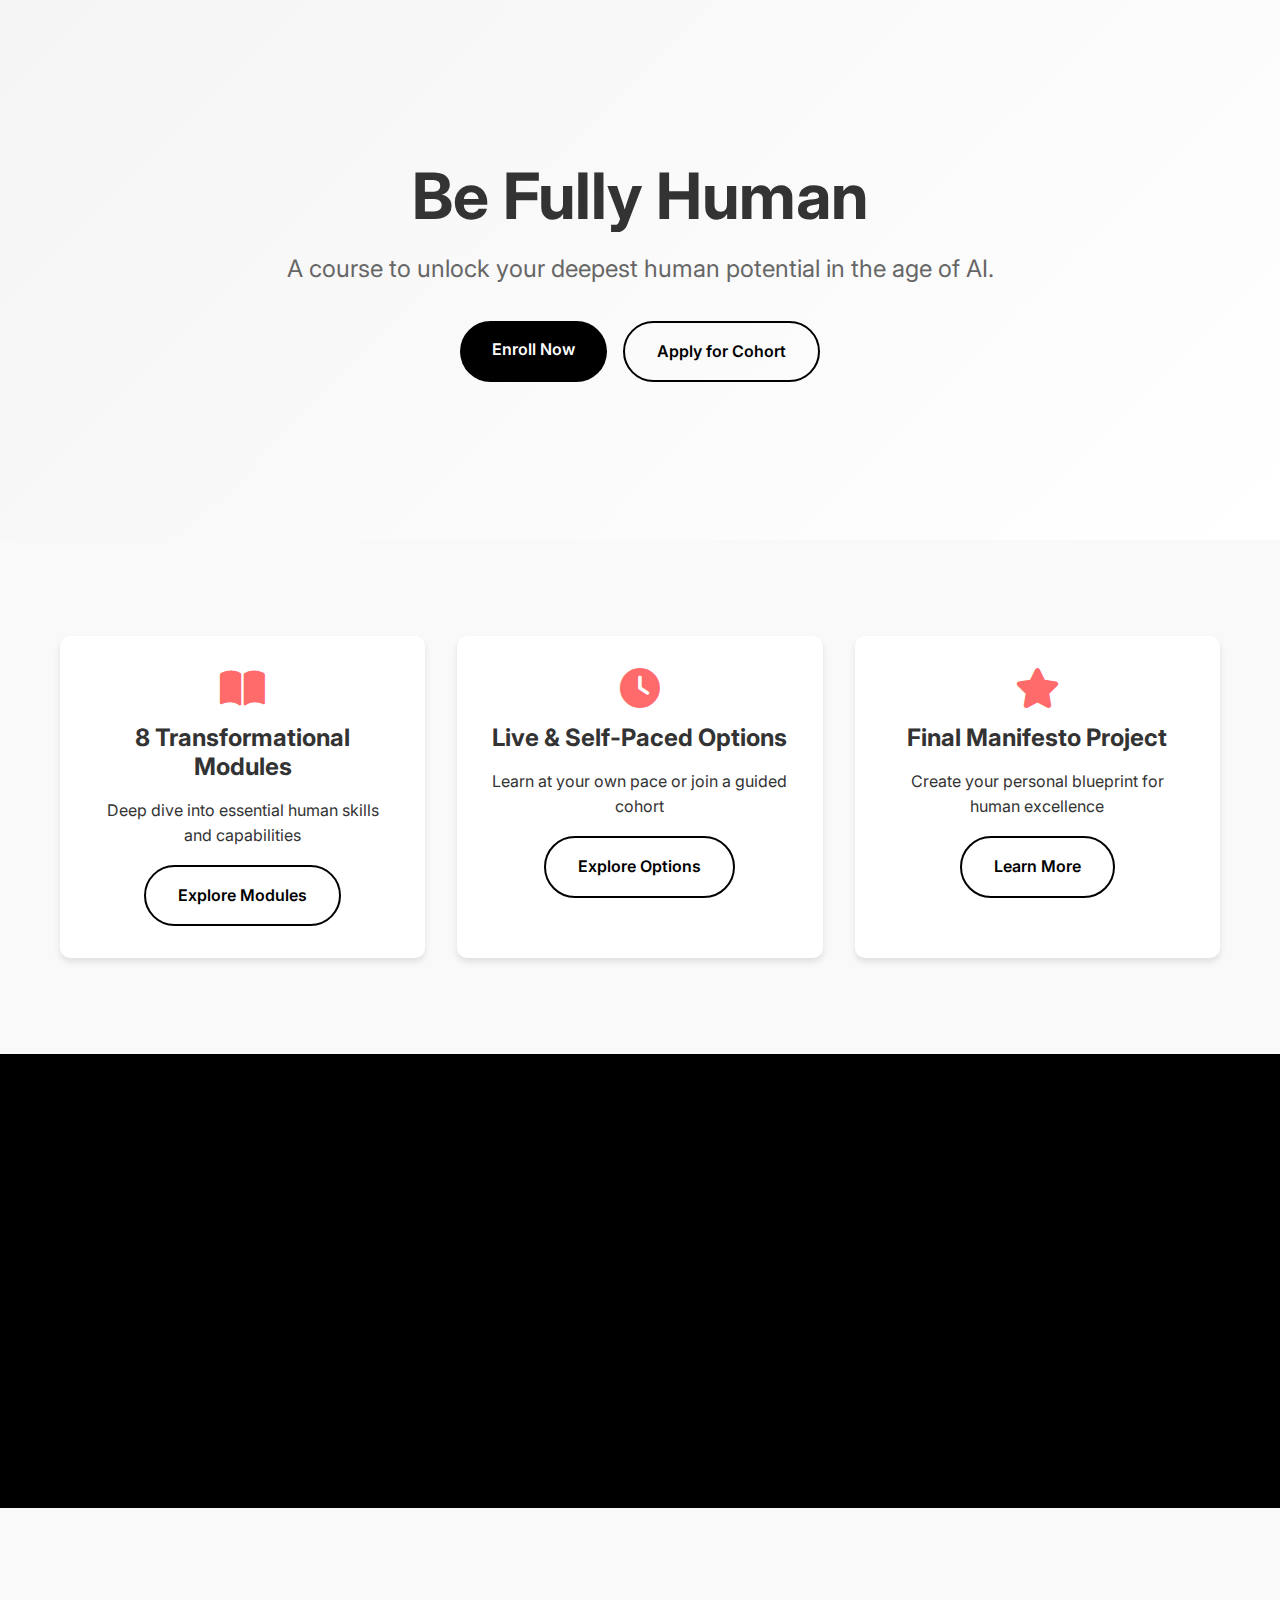
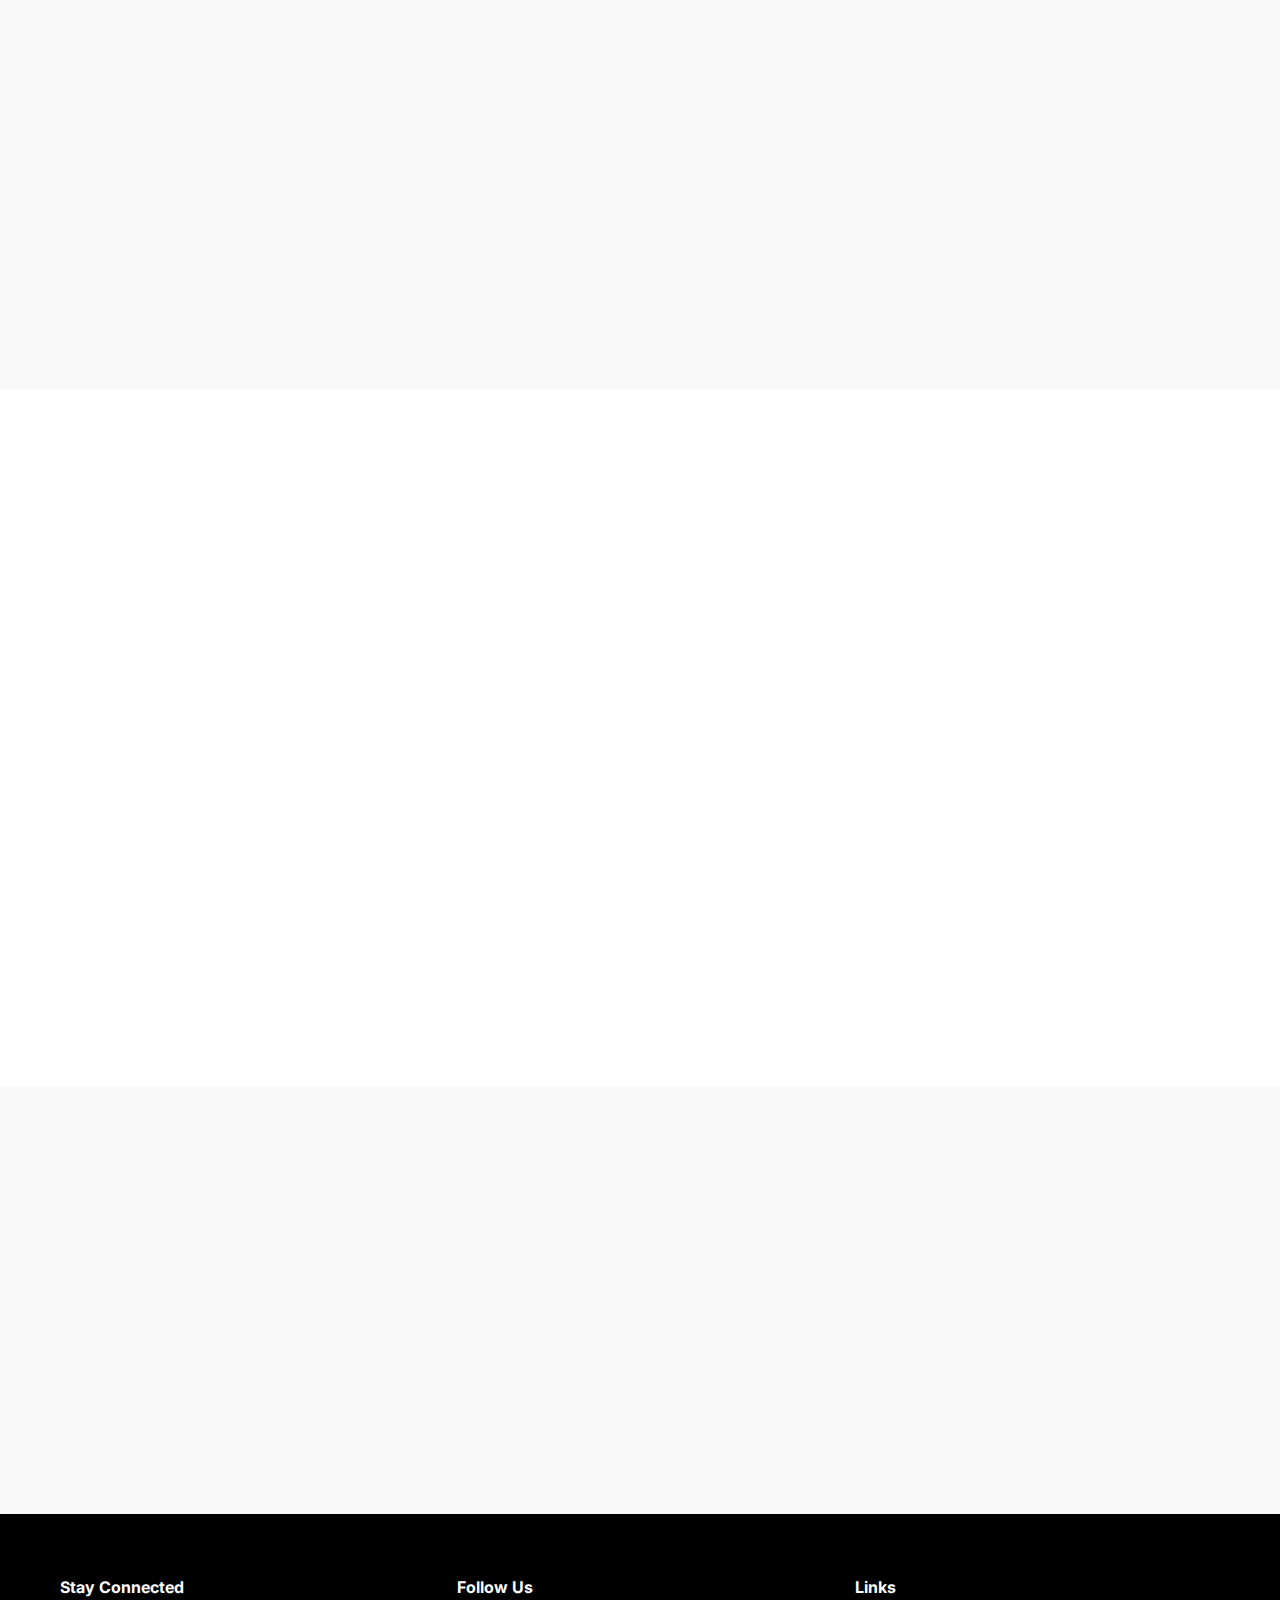
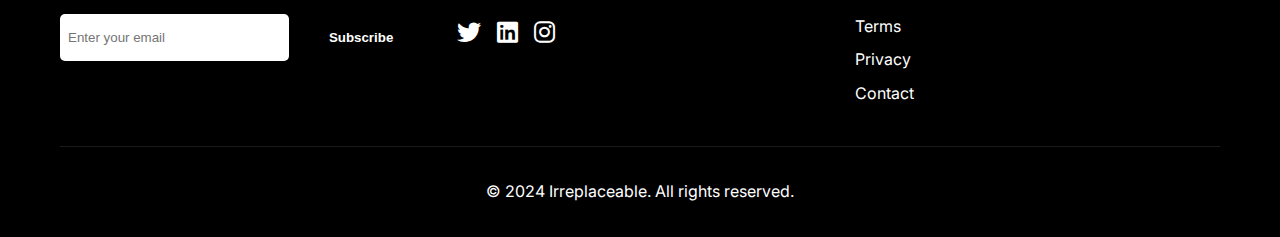
==== index.html @ ec6d956a "Initial commit - Complete website implementation" ====
<!DOCTYPE html>
<html lang="en">
<head>
    <meta charset="UTF-8">
    <meta name="viewport" content="width=device-width, initial-scale=1.0">
    <title>Irreplaceable - Be Fully Human</title>
    <link rel="stylesheet" href="styles.css">
    <link rel="stylesheet" href="https://cdnjs.cloudflare.com/ajax/libs/font-awesome/6.0.0/css/all.min.css">
    <link rel="preconnect" href="https://fonts.googleapis.com">
    <link rel="preconnect" href="https://fonts.gstatic.com" crossorigin>
    <link href="https://fonts.googleapis.com/css2?family=Inter:wght@300;400;500;600;700&display=swap" rel="stylesheet">
</head>
<body>
    <!-- Hero Section -->
    <section class="hero">
        <div class="container">
            <h1 class="fade-in">Be Fully Human</h1>
            <p class="subtitle fade-in">A course to unlock your deepest human potential in the age of AI.</p>
            <div class="cta-buttons fade-in">
                <a href="enroll.html" class="btn btn-primary">Enroll Now</a>
                <a href="apply-cohort.html" class="btn btn-secondary">Apply for Cohort</a>
            </div>
        </div>
    </section>

    <!-- Value Proposition Grid -->
    <section class="value-props">
        <div class="container">
            <div class="grid">
                <div class="card fade-in">
                    <i class="fas fa-book-open"></i>
                    <h3>8 Transformational Modules</h3>
                    <p>Deep dive into essential human skills and capabilities</p>
                    <a href="modules.html" class="btn btn-secondary" style="margin-top: 1rem;">Explore Modules</a>
                </div>
                <div class="card fade-in">
                    <i class="fas fa-clock"></i>
                    <h3>Live & Self-Paced Options</h3>
                    <p>Learn at your own pace or join a guided cohort</p>
                    <a href="learning-options.html" class="btn btn-secondary" style="margin-top: 1rem;">Explore Options</a>
                </div>
                <div class="card fade-in">
                    <i class="fas fa-star"></i>
                    <h3>Final Manifesto Project</h3>
                    <p>Create your personal blueprint for human excellence</p>
                    <a href="manifesto.html" class="btn btn-secondary" style="margin-top: 1rem;">Learn More</a>
                </div>
            </div>
        </div>
    </section>

    <!-- Emotional Mission Section -->
    <section class="mission">
        <div class="container">
            <h2 class="fade-in">Why This Matters Now</h2>
            <p class="fade-in">In a world increasingly shaped by artificial intelligence, the most valuable skills are those that make us uniquely human. This course isn't just about staying relevant—it's about becoming irreplaceable.</p>
            <a href="why-matters.html" class="btn btn-primary fade-in" style="margin-top: 2rem;">Learn More</a>
        </div>
    </section>

    <!-- Curriculum Preview -->
    <section class="curriculum">
        <div class="container">
            <h2 class="fade-in">What You'll Learn</h2>
            <div class="curriculum-grid">
                <div class="skill-card fade-in">
                    <i class="fas fa-heart"></i>
                    <h4>Empathy & Connection</h4>
                    <a href="empathy-connection.html" class="btn btn-secondary" style="margin-top: 1rem;">Learn More</a>
                </div>
                <div class="skill-card fade-in">
                    <i class="fas fa-lightbulb"></i>
                    <h4>Creative Judgment</h4>
                    <a href="creative-judgment.html" class="btn btn-secondary" style="margin-top: 1rem;">Learn More</a>
                </div>
                <div class="skill-card fade-in">
                    <i class="fas fa-balance-scale"></i>
                    <h4>Ethical Clarity</h4>
                    <a href="ethical-clarity.html" class="btn btn-secondary" style="margin-top: 1rem;">Learn More</a>
                </div>
                <div class="skill-card fade-in">
                    <i class="fas fa-compass"></i>
                    <h4>Purpose & Direction</h4>
                    <a href="purpose-direction.html" class="btn btn-secondary" style="margin-top: 1rem;">Learn More</a>
                </div>
            </div>
        </div>
    </section>

    <!-- Pricing Section -->
    <section class="pricing" id="enroll">
        <div class="container">
            <h2 class="fade-in">Choose Your Path</h2>
            <div class="pricing-grid">
                <div class="pricing-card fade-in">
                    <h3>Self-Paced</h3>
                    <div class="price">$395</div>
                    <ul>
                        <li>Lifetime access to all modules</li>
                        <li>Self-paced learning</li>
                        <li>Community forum access</li>
                        <li>Final manifesto project</li>
                    </ul>
                    <a href="enroll.html" class="btn btn-primary">Enroll Now</a>
                </div>
                <div class="pricing-card featured fade-in">
                    <h3>Cohort-Based</h3>
                    <div class="price">$1,500</div>
                    <ul>
                        <li>Everything in Self-Paced</li>
                        <li>Live weekly sessions</li>
                        <li>1:1 mentorship</li>
                        <li>Group accountability</li>
                    </ul>
                    <a href="apply-cohort.html" class="btn btn-primary">Apply for Cohort</a>
                </div>
            </div>
        </div>
    </section>

    <!-- Testimonials -->
    <section class="testimonials">
        <div class="container">
            <h2 class="fade-in">Student Stories</h2>
            <div class="testimonial-grid">
                <div class="testimonial-card fade-in">
                    <p>"This course transformed how I think about my role in the age of AI. I've never felt more confident in my human capabilities."</p>
                    <div class="author">- Sarah M.</div>
                </div>
                <div class="testimonial-card fade-in">
                    <p>"The cohort experience was invaluable. The connections I made and the insights I gained will stay with me forever."</p>
                    <div class="author">- James K.</div>
                </div>
            </div>
        </div>
    </section>

    <!-- Footer -->
    <footer>
        <div class="container">
            <div class="footer-grid">
                <div class="footer-section">
                    <h4>Stay Connected</h4>
                    <form class="signup-form">
                        <input type="email" placeholder="Enter your email">
                        <button type="submit" class="btn btn-primary">Subscribe</button>
                    </form>
                </div>
                <div class="footer-section">
                    <h4>Follow Us</h4>
                    <div class="social-links">
                        <a href="#"><i class="fab fa-twitter"></i></a>
                        <a href="#"><i class="fab fa-linkedin"></i></a>
                        <a href="#"><i class="fab fa-instagram"></i></a>
                    </div>
                </div>
                <div class="footer-section">
                    <h4>Links</h4>
                    <ul>
                        <li><a href="#">Terms</a></li>
                        <li><a href="#">Privacy</a></li>
                        <li><a href="#">Contact</a></li>
                    </ul>
                </div>
            </div>
            <div class="footer-bottom">
                <p>&copy; 2024 Irreplaceable. All rights reserved.</p>
            </div>
        </div>
    </footer>

    <script src="script.js"></script>
</body>
</html>
---- styles.css ----
/* Base Styles */
:root {
    --primary-color: #000000;
    --secondary-color: #ffffff;
    --accent-color: #FF6B6B;
    --text-color: #333333;
    --background-color: #ffffff;
    --card-shadow: 0 4px 6px rgba(0, 0, 0, 0.1);
    --transition: all 0.3s ease;
}

* {
    margin: 0;
    padding: 0;
    box-sizing: border-box;
}

body {
    font-family: 'Inter', sans-serif;
    line-height: 1.6;
    color: var(--text-color);
    background-color: var(--background-color);
}

.container {
    max-width: 1200px;
    margin: 0 auto;
    padding: 0 20px;
}

/* Typography */
h1, h2, h3, h4 {
    font-weight: 700;
    line-height: 1.2;
}

h1 {
    font-size: 4rem;
    margin-bottom: 1rem;
}

h2 {
    font-size: 2.5rem;
    margin-bottom: 2rem;
}

h3 {
    font-size: 1.5rem;
    margin-bottom: 1rem;
}

/* Buttons */
.btn {
    display: inline-block;
    padding: 1rem 2rem;
    border-radius: 50px;
    text-decoration: none;
    font-weight: 600;
    transition: var(--transition);
    cursor: pointer;
    border: none;
}

.btn-primary {
    background-color: var(--primary-color);
    color: var(--secondary-color);
}

.btn-secondary {
    background-color: transparent;
    border: 2px solid var(--primary-color);
    color: var(--primary-color);
}

.btn:hover {
    transform: translateY(-2px);
    box-shadow: var(--card-shadow);
}

/* Hero Section */
.hero {
    min-height: 60vh;
    display: flex;
    align-items: center;
    text-align: center;
    background: linear-gradient(135deg, #f5f5f5 0%, #ffffff 100%);
    padding: 4rem 0;
}

.hero .subtitle {
    font-size: 1.5rem;
    margin-bottom: 2rem;
    color: #666;
}

.cta-buttons {
    display: flex;
    gap: 1rem;
    justify-content: center;
    margin-top: 2rem;
}

/* Value Props Section */
.value-props {
    padding: 6rem 0;
    background-color: #f9f9f9;
}

.grid {
    display: grid;
    grid-template-columns: repeat(auto-fit, minmax(300px, 1fr));
    gap: 2rem;
}

.card {
    background: var(--secondary-color);
    padding: 2rem;
    border-radius: 10px;
    box-shadow: var(--card-shadow);
    text-align: center;
    transition: var(--transition);
}

.card:hover {
    transform: translateY(-5px);
}

.card i {
    font-size: 2.5rem;
    color: var(--accent-color);
    margin-bottom: 1rem;
}

/* Mission Section */
.mission {
    padding: 6rem 0;
    text-align: center;
    background-color: var(--primary-color);
    color: var(--secondary-color);
}

.mission p {
    max-width: 800px;
    margin: 0 auto;
    font-size: 1.2rem;
}

/* Curriculum Section */
.curriculum {
    padding: 6rem 0;
    background-color: #f9f9f9;
}

.curriculum-grid {
    display: grid;
    grid-template-columns: repeat(auto-fit, minmax(250px, 1fr));
    gap: 2rem;
}

.skill-card {
    background: var(--secondary-color);
    padding: 2rem;
    border-radius: 10px;
    box-shadow: var(--card-shadow);
    text-align: center;
    transition: var(--transition);
}

.skill-card:hover {
    transform: translateY(-5px);
}

.skill-card i {
    font-size: 2rem;
    color: var(--accent-color);
    margin-bottom: 1rem;
}

/* Pricing Section */
.pricing {
    padding: 6rem 0;
}

.pricing-grid {
    display: grid;
    grid-template-columns: repeat(auto-fit, minmax(300px, 1fr));
    gap: 2rem;
    max-width: 1000px;
    margin: 0 auto;
}

.pricing-card {
    background: var(--secondary-color);
    padding: 2rem;
    border-radius: 10px;
    box-shadow: var(--card-shadow);
    text-align: center;
    transition: var(--transition);
}

.pricing-card.featured {
    transform: scale(1.05);
    border: 2px solid var(--accent-color);
}

.price {
    font-size: 2.5rem;
    font-weight: 700;
    margin: 1rem 0;
}

.pricing-card ul {
    list-style: none;
    margin: 2rem 0;
}

.pricing-card li {
    margin: 0.5rem 0;
}

/* Testimonials Section */
.testimonials {
    padding: 6rem 0;
    background-color: #f9f9f9;
}

.testimonial-grid {
    display: grid;
    grid-template-columns: repeat(auto-fit, minmax(300px, 1fr));
    gap: 2rem;
}

.testimonial-card {
    background: var(--secondary-color);
    padding: 2rem;
    border-radius: 10px;
    box-shadow: var(--card-shadow);
}

.testimonial-card p {
    font-style: italic;
    margin-bottom: 1rem;
}

.author {
    font-weight: 600;
}

/* Footer */
footer {
    background-color: var(--primary-color);
    color: var(--secondary-color);
    padding: 4rem 0 2rem;
}

.footer-logo {
    text-align: center;
    margin-bottom: 3rem;
}

.footer-logo .logo-image {
    max-width: 250px;
    height: auto;
    filter: brightness(0) invert(1);
}

.footer-grid {
    display: grid;
    grid-template-columns: repeat(auto-fit, minmax(250px, 1fr));
    gap: 2rem;
    margin-bottom: 2rem;
}

.footer-section h4 {
    margin-bottom: 1rem;
}

.signup-form {
    display: flex;
    gap: 0.5rem;
    margin-top: 1rem;
}

.signup-form input {
    padding: 0.5rem;
    border: none;
    border-radius: 5px;
    flex-grow: 1;
}

.social-links {
    display: flex;
    gap: 1rem;
    margin-top: 1rem;
}

.social-links a {
    color: var(--secondary-color);
    font-size: 1.5rem;
    transition: var(--transition);
}

.social-links a:hover {
    color: var(--accent-color);
}

.footer-section ul {
    list-style: none;
}

.footer-section ul li {
    margin: 0.5rem 0;
}

.footer-section ul a {
    color: var(--secondary-color);
    text-decoration: none;
    transition: var(--transition);
}

.footer-section ul a:hover {
    color: var(--accent-color);
}

.footer-bottom {
    text-align: center;
    padding-top: 2rem;
    border-top: 1px solid rgba(255, 255, 255, 0.1);
}

/* Animations */
.fade-in {
    opacity: 0;
    transform: translateY(20px);
    transition: opacity 0.6s ease-out, transform 0.6s ease-out;
}

.fade-in.visible {
    opacity: 1;
    transform: translateY(0);
}

/* Responsive Design */
@media (max-width: 768px) {
    h1 {
        font-size: 3rem;
    }

    h2 {
        font-size: 2rem;
    }

    .cta-buttons {
        flex-direction: column;
    }

    .pricing-card.featured {
        transform: none;
    }

    .signup-form {
        flex-direction: column;
    }
}

@media (max-width: 480px) {
    h1 {
        font-size: 2.5rem;
    }

    .container {
        padding: 0 15px;
    }
}
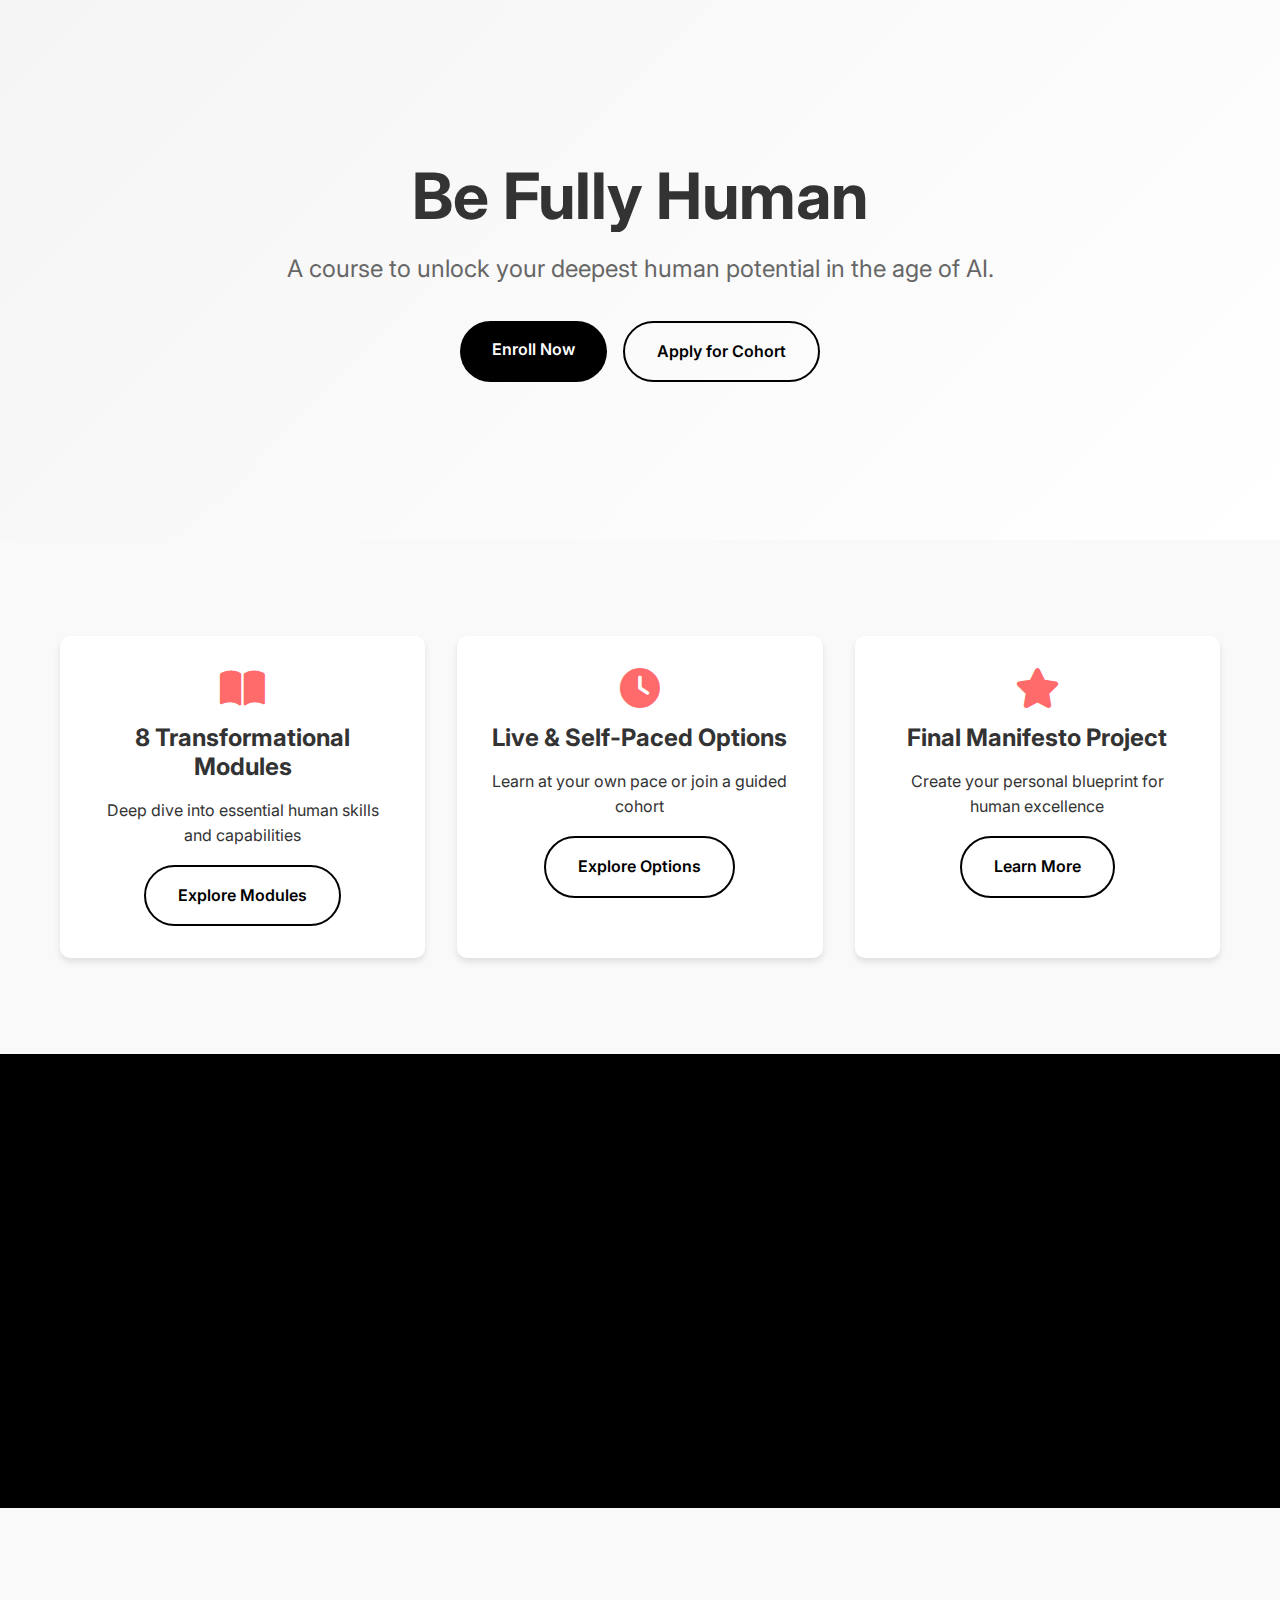
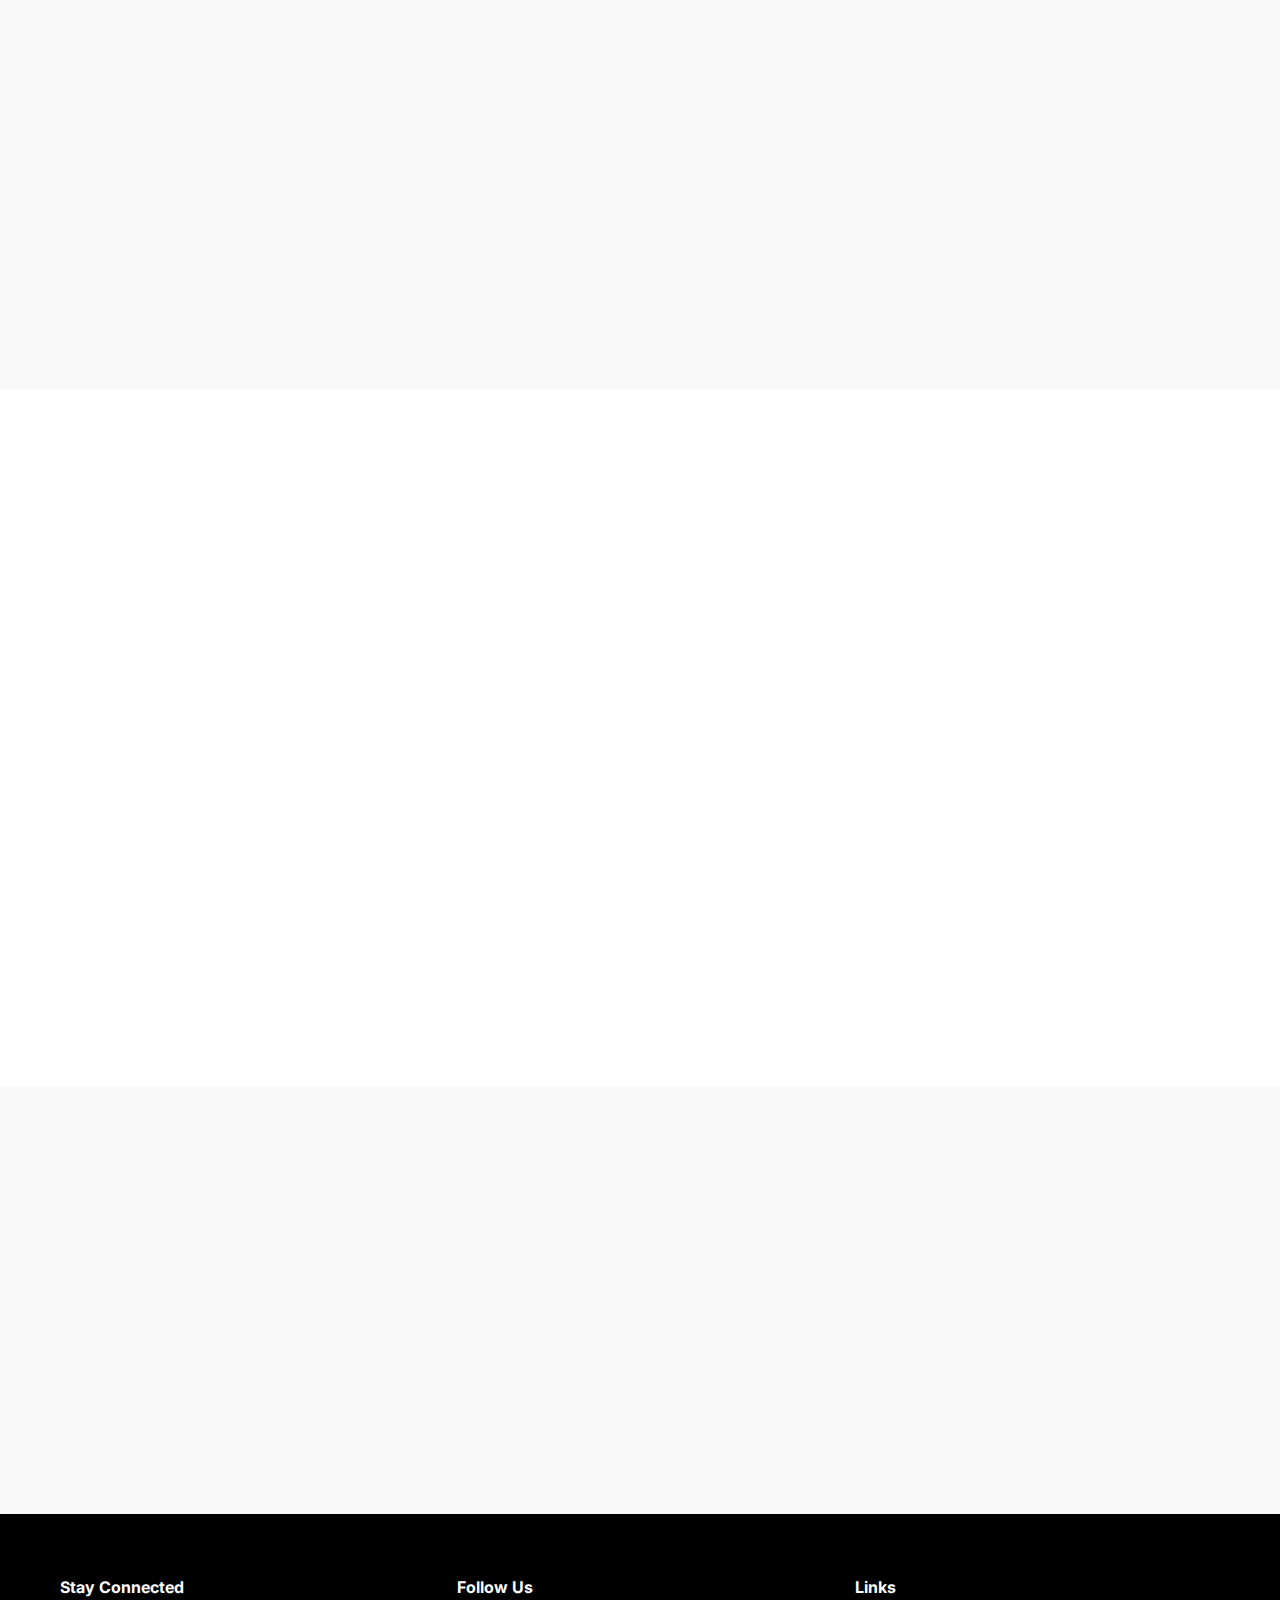
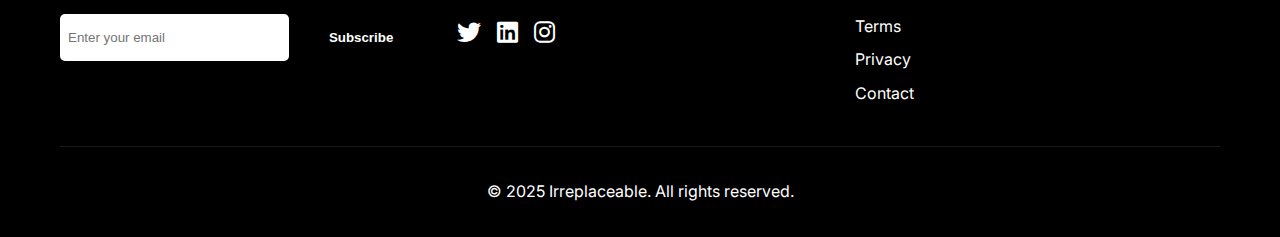
==== commit 26006174: "Add contact page with form and FAQ section, update footer links" ====
--- a/index.html
+++ b/index.html
@@ -157,14 +157,14 @@
                 <div class="footer-section">
                     <h4>Links</h4>
                     <ul>
-                        <li><a href="#">Terms</a></li>
-                        <li><a href="#">Privacy</a></li>
-                        <li><a href="#">Contact</a></li>
+                        <li><a href="terms.html">Terms</a></li>
+                        <li><a href="privacy.html">Privacy</a></li>
+                        <li><a href="contact.html">Contact</a></li>
                     </ul>
                 </div>
             </div>
             <div class="footer-bottom">
-                <p>&copy; 2024 Irreplaceable. All rights reserved.</p>
+                <p>&copy; 2025 Irreplaceable. All rights reserved.</p>
             </div>
         </div>
     </footer>
--- a/styles.css
+++ b/styles.css
@@ -371,4 +371,138 @@
     .container {
         padding: 0 15px;
     }
+}
+
+/* Contact Page Styles */
+.contact-header {
+    background: linear-gradient(135deg, var(--primary-color), var(--secondary-color));
+    color: white;
+    padding: 4rem 0;
+    text-align: center;
+}
+
+.contact-header h1 {
+    font-size: 3rem;
+    margin-bottom: 1rem;
+}
+
+.contact-form-section {
+    padding: 4rem 0;
+    background-color: var(--light-bg);
+}
+
+.contact-grid {
+    display: grid;
+    grid-template-columns: 1fr 1fr;
+    gap: 2rem;
+    max-width: 1200px;
+    margin: 0 auto;
+}
+
+.contact-info {
+    padding: 2rem;
+}
+
+.contact-info h2 {
+    color: var(--primary-color);
+    margin-bottom: 1rem;
+}
+
+.contact-methods {
+    margin-top: 2rem;
+}
+
+.contact-method {
+    display: flex;
+    align-items: center;
+    margin-bottom: 1.5rem;
+}
+
+.contact-method i {
+    font-size: 1.5rem;
+    color: var(--primary-color);
+    margin-right: 1rem;
+}
+
+.contact-form {
+    background: white;
+    padding: 2rem;
+    border-radius: 8px;
+    box-shadow: 0 2px 10px rgba(0, 0, 0, 0.1);
+}
+
+.form-group {
+    margin-bottom: 1.5rem;
+}
+
+.form-group label {
+    display: block;
+    margin-bottom: 0.5rem;
+    color: var(--text-color);
+    font-weight: 500;
+}
+
+.form-group input,
+.form-group select,
+.form-group textarea {
+    width: 100%;
+    padding: 0.8rem;
+    border: 1px solid var(--border-color);
+    border-radius: 4px;
+    font-family: 'Inter', sans-serif;
+}
+
+.form-group textarea {
+    resize: vertical;
+}
+
+/* FAQ Section Styles */
+.faq-section {
+    padding: 4rem 0;
+    background-color: white;
+}
+
+.faq-section h2 {
+    text-align: center;
+    color: var(--primary-color);
+    margin-bottom: 3rem;
+}
+
+.faq-grid {
+    display: grid;
+    grid-template-columns: repeat(auto-fit, minmax(300px, 1fr));
+    gap: 2rem;
+    max-width: 1200px;
+    margin: 0 auto;
+}
+
+.faq-item {
+    padding: 2rem;
+    background: var(--light-bg);
+    border-radius: 8px;
+    transition: transform 0.3s ease;
+}
+
+.faq-item:hover {
+    transform: translateY(-5px);
+}
+
+.faq-item h3 {
+    color: var(--primary-color);
+    margin-bottom: 1rem;
+}
+
+/* Responsive Design */
+@media (max-width: 768px) {
+    .contact-grid {
+        grid-template-columns: 1fr;
+    }
+    
+    .contact-header h1 {
+        font-size: 2.5rem;
+    }
+    
+    .faq-grid {
+        grid-template-columns: 1fr;
+    }
 } 